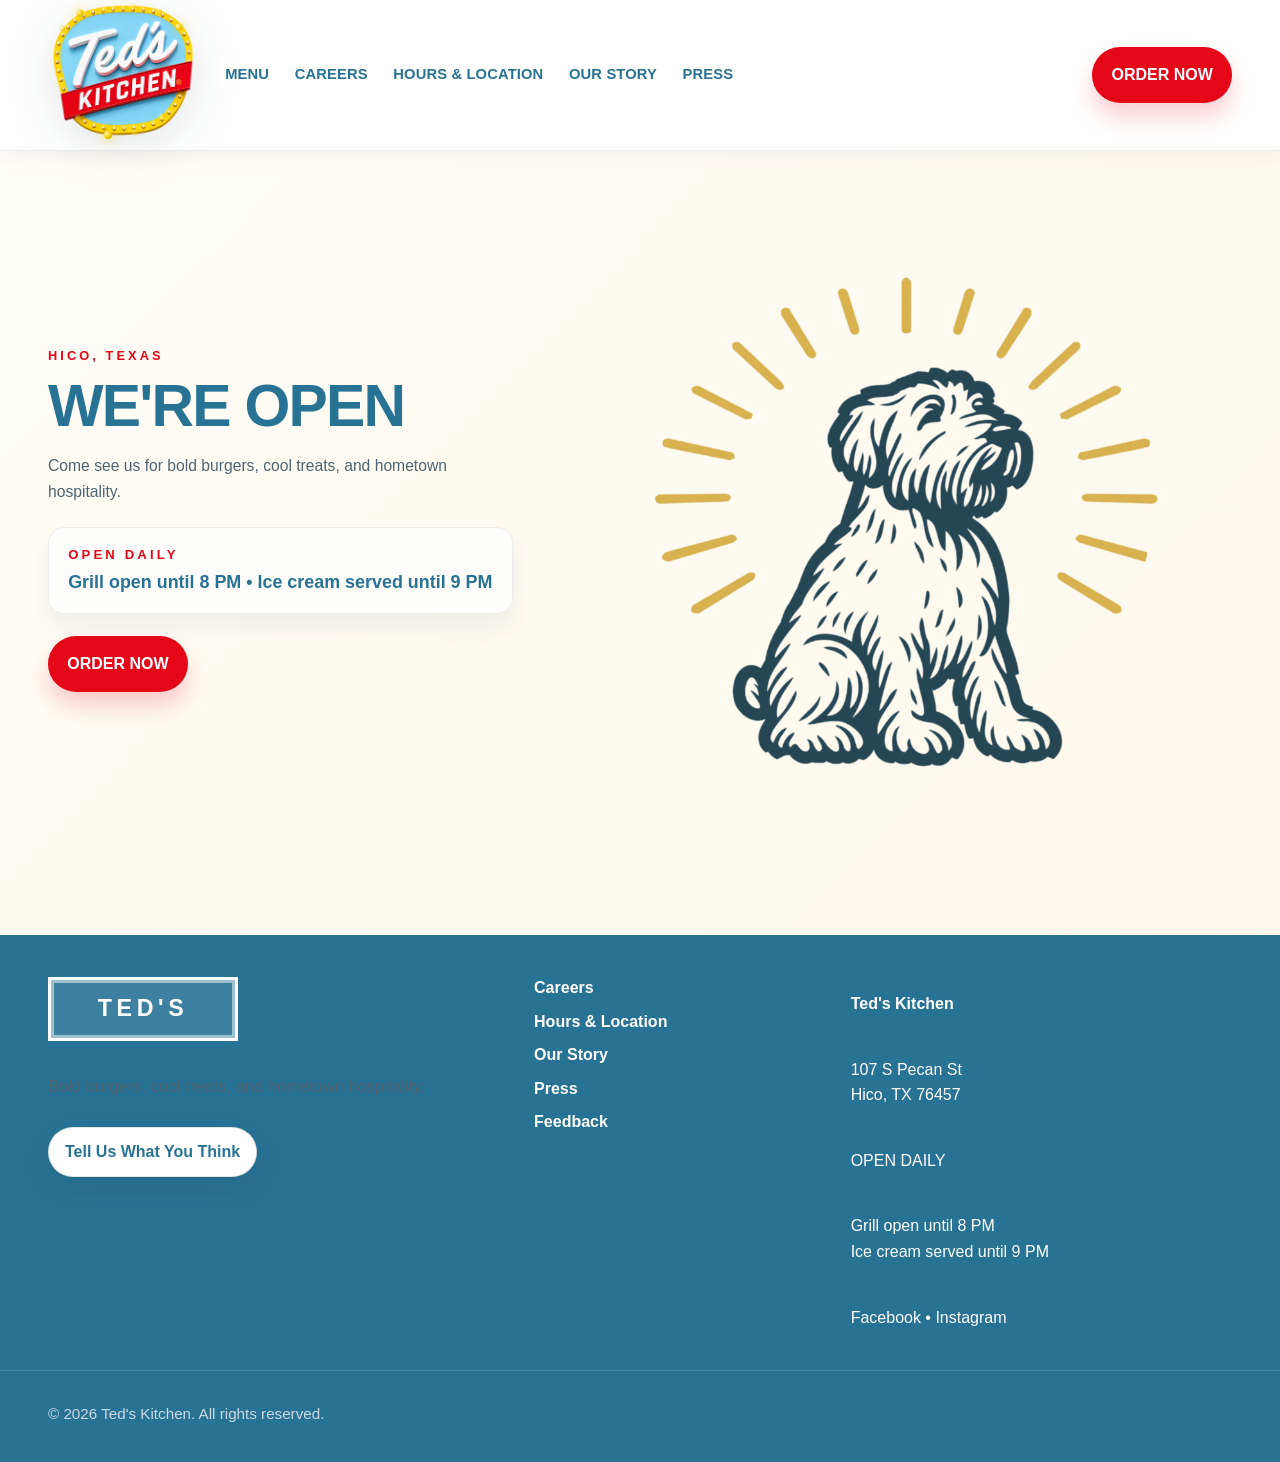
==== index.html @ 329b78cc "Update grill and ice cream hours" ====
<!DOCTYPE html>
<html lang="en">
  <head>
    <meta charset="UTF-8" />
    <meta name="viewport" content="width=device-width, initial-scale=1.0" />
    <meta
      name="description"
      content="Ted's is a smash burger restaurant in Hico, Texas serving burgers, fries, ice cream, and hometown hospitality."
    />
    <title>Ted's | Smash Burgers & Ice Cream</title>
    <link rel="icon" type="image/png" href="images/favicon.png" />
    <link rel="stylesheet" href="style.css" />
  </head>
  <body>
    <header class="site-header">
      <div class="nav-shell">
        <div class="nav-left">
          <a class="brand" href="./" aria-label="Ted's home">
            <div class="brand-sign" aria-hidden="true">
              <img class="brand-sign-image" src="images/teds-sign.png" alt="" />
              <div class="brand-bulb-layer"></div>
            </div>
          </a>

          <nav id="site-nav" class="site-nav" aria-label="Primary navigation">
            <a href="#" onclick="event.preventDefault();">MENU</a>
            <a href="careers/">CAREERS</a>
            <a href="hours-location/">HOURS &amp; LOCATION</a>
            <a href="our-story/">OUR STORY</a>
            <a href="press/">PRESS</a>
          </nav>
        </div>

        <div class="nav-actions">
          <button class="nav-toggle" type="button" aria-expanded="false" aria-controls="site-nav">
            <span></span>
            <span></span>
            <span></span>
            <span class="sr-only">Toggle navigation</span>
          </button>
          <a class="button button-order" href="https://gotab.io/loc/teds" target="_blank" rel="noopener noreferrer">ORDER NOW</a>
        </div>
      </div>
    </header>

    <main>
      <section id="apply" class="hero">
        <div class="container hero-grid">
          <div class="hero-copy">
            <p class="eyebrow">Hico, Texas</p>
            <h1>WE'RE OPEN</h1>
            <p class="hero-text hero-subtext">Come see us for bold burgers, cool treats, and hometown hospitality.</p>
            <div class="hero-hours" aria-label="Hours">
              <p class="hero-hours-title">OPEN DAILY</p>
              <p class="hero-hours-time">Grill open until 8 PM • Ice cream served until 9 PM</p>
            </div>
            <div class="hero-actions">
              <a class="button button-order" href="https://gotab.io/loc/teds" target="_blank" rel="noopener noreferrer">ORDER NOW</a>
            </div>
          </div>

          <div class="hero-media">
            <div class="hero-visual">
              <img src="images/Teddy.png" alt="Ted's Kitchen sign" />
            </div>
          </div>
        </div>
      </section>

    </main>

    <footer id="news" class="site-footer">
      <div class="container footer-grid">
        <div class="footer-brand">
          <div class="logo-marquee footer-logo" aria-hidden="true">
            <div class="marquee-sign">
              <span class="marquee-label">TED'S</span>
              <span class="marquee-line"></span>
            </div>
            <div class="marquee-bulbs">
              <span class="marquee-bulb"></span>
              <span class="marquee-bulb"></span>
              <span class="marquee-bulb"></span>
              <span class="marquee-bulb"></span>
              <span class="marquee-bulb"></span>
              <span class="marquee-bulb"></span>
            </div>
          </div>
          <p class="footer-copy">Bold burgers, cool treats, and hometown hospitality.</p>
          <a class="footer-feedback-link" href="feedback/">Tell Us What You Think</a>
        </div>

        <div class="footer-nav">
          <a href="careers/">Careers</a>
          <a href="hours-location/">Hours &amp; Location</a>
          <a href="our-story/">Our Story</a>
          <a href="press/">Press</a>
          <a href="feedback/">Feedback</a>
        </div>

        <div class="footer-contact">
          <p><strong>Ted's Kitchen</strong></p>
          <p>107 S Pecan St<br />Hico, TX 76457</p>
          <p>OPEN DAILY</p>
          <p>Grill open until 8 PM<br />Ice cream served until 9 PM</p>
          <p>Facebook • Instagram</p>
        </div>
      </div>

      <div class="container footer-bottom">
        <p>© <span id="year"></span> Ted's Kitchen. All rights reserved.</p>
      </div>
    </footer>

    <script src="script.js"></script>
  </body>
</html>
---- style.css ----
:root {
  color-scheme: light;
  --sky: #87D6F6;
  --blue: #287294;
  --yellow: #FBD50B;
  --red: #E50617;
  --red-dark: #9B0D0F;
  --white: #FFFFFF;
  --cream: #FFFDF8;
  --text: #163B4D;
  --muted: #4f6470;
  --border: #dceff7;
  --shadow: 0 20px 48px rgba(22, 59, 77, 0.10);
  --navy: var(--blue);
}

* {
  box-sizing: border-box;
}

html {
  scroll-behavior: smooth;
}

body {
  margin: 0;
  font-family: Inter, "Segoe UI", Arial, sans-serif;
  color: var(--text);
  background: var(--cream);
  line-height: 1.6;
}

img {
  display: block;
  max-width: 100%;
}

a {
  color: inherit;
}

.container {
  width: min(100%, 1360px);
  margin: 0 auto;
  padding: 0 48px;
}

section {
  scroll-margin-top: 6rem;
}

input,
select,
textarea,
button {
  font: inherit;
}

:focus-visible {
  outline: 3px solid var(--red);
  outline-offset: 3px;
}

.site-header {
  position: sticky;
  top: 0;
  z-index: 1000;
  background: rgba(255, 255, 255, 0.97);
  backdrop-filter: blur(12px);
  border-bottom: 1px solid rgba(22, 59, 77, 0.08);
  box-shadow: 0 6px 20px rgba(22, 59, 77, 0.05);
}

.nav-shell {
  width: 100%;
  max-width: 1360px;
  margin: 0 auto;
  display: flex;
  align-items: center;
  justify-content: space-between;
  gap: 1rem;
  min-height: 116px;
  padding: 0 48px;
}

.nav-left {
  display: flex;
  align-items: center;
  gap: 1.2rem;
  min-width: 0;
}

.nav-actions {
  display: flex;
  align-items: center;
  gap: 0.8rem;
  margin-left: auto;
}

.brand {
  display: inline-flex;
  align-items: center;
  text-decoration: none;
  flex-shrink: 0;
}

.brand-sign {
  position: relative;
  display: inline-flex;
  align-items: center;
  justify-content: center;
  width: clamp(132px, 13vw, 150px);
  max-width: 150px;
  margin-right: 0.25rem;
  transform: translateY(-2px);
}

.brand-sign-image {
  width: 100%;
  height: auto;
  display: block;
  object-fit: contain;
  filter: drop-shadow(0 10px 24px rgba(19, 35, 43, 0.12));
}

.brand-bulb-layer {
  position: absolute;
  inset: 0;
  pointer-events: none;
}

.brand-bulb {
  position: absolute;
  width: 7px;
  height: 7px;
  border-radius: 50%;
  background: radial-gradient(circle at 30% 30%, #fff9c2 0%, var(--yellow) 45%, #c59600 100%);
  opacity: 0.38;
  transform: translate(-50%, -50%);
  box-shadow: 0 0 0 0 rgba(251, 213, 11, 0.25);
  transition: opacity 0.35s ease, transform 0.35s ease, box-shadow 0.35s ease;
}

.brand-bulb.is-active {
  opacity: 1;
  transform: translate(-50%, -50%) scale(1.16);
  box-shadow: 0 0 8px rgba(251, 213, 11, 0.72), 0 0 16px rgba(251, 213, 11, 0.3);
}

.logo-marquee {
  position: relative;
  width: 190px;
  min-height: 68px;
  display: inline-flex;
  align-items: center;
  justify-content: center;
}

.marquee-sign {
  position: relative;
  z-index: 2;
  display: inline-flex;
  align-items: center;
  justify-content: center;
  width: 100%;
  min-height: 58px;
  border: 3px solid var(--blue);
  padding: 0.65rem 1rem;
  background: linear-gradient(135deg, var(--white), var(--cream));
  box-shadow: inset 0 0 0 3px rgba(255, 255, 255, 0.5);
}

.marquee-label {
  font-size: 1.45rem;
  font-weight: 800;
  letter-spacing: 0.2em;
  color: var(--blue);
}

.marquee-line {
  position: absolute;
  left: 0.7rem;
  right: 0.7rem;
  bottom: 0.55rem;
  height: 4px;
  background: var(--red);
}

.marquee-bulbs {
  position: absolute;
  inset: 0;
  pointer-events: none;
}

.marquee-bulb {
  position: absolute;
  width: 10px;
  height: 10px;
  border-radius: 50%;
  background: var(--yellow);
  opacity: 0.4;
  transition: transform 0.2s ease, opacity 0.2s ease;
}

.marquee-bulb.is-active {
  opacity: 1;
  transform: scale(1.2);
}

.marquee-bulb:nth-child(1) { top: 8px; left: 12px; }
.marquee-bulb:nth-child(2) { top: 8px; left: 36px; }
.marquee-bulb:nth-child(3) { top: 8px; left: 60px; }
.marquee-bulb:nth-child(4) { top: 8px; left: 84px; }
.marquee-bulb:nth-child(5) { top: 8px; left: 108px; }
.marquee-bulb:nth-child(6) { top: 8px; left: 132px; }
.marquee-bulb:nth-child(7) { top: 8px; left: 156px; }
.marquee-bulb:nth-child(8) { top: 28px; left: 12px; }
.marquee-bulb:nth-child(9) { top: 28px; left: 36px; }
.marquee-bulb:nth-child(10) { top: 28px; left: 60px; }
.marquee-bulb:nth-child(11) { top: 28px; left: 84px; }
.marquee-bulb:nth-child(12) { top: 28px; left: 108px; }

.site-nav {
  display: flex;
  align-items: center;
  gap: 1.1rem;
  font-size: 0.92rem;
  font-weight: 800;
  text-transform: uppercase;
  letter-spacing: 0.01em;
}

.site-nav a {
  position: relative;
  text-decoration: none;
  color: var(--blue);
  transition: color 0.2s ease, transform 0.2s ease;
  padding: 0.3rem 0.25rem;
}

.site-nav a::after {
  content: "";
  position: absolute;
  left: 0.25rem;
  right: 0.25rem;
  bottom: -0.1rem;
  height: 2px;
  background: var(--yellow);
  transform: scaleX(0);
  transform-origin: left;
  transition: transform 0.2s ease;
}

.site-nav a:hover,
.site-nav a:focus-visible {
  color: var(--red);
  transform: translateY(-1px);
}

.site-nav a:hover::after,
.site-nav a:focus-visible::after {
  transform: scaleX(1);
}

.nav-toggle {
  display: none;
  border: 0;
  background: transparent;
  padding: 0.25rem;
  cursor: pointer;
}

.nav-toggle span {
  display: block;
  width: 24px;
  height: 2px;
  background: var(--navy);
  margin: 5px 0;
}

.sr-only {
  position: absolute;
  width: 1px;
  height: 1px;
  padding: 0;
  margin: -1px;
  overflow: hidden;
  clip: rect(0, 0, 0, 0);
  border: 0;
}

.button {
  display: inline-flex;
  align-items: center;
  justify-content: center;
  border-radius: 999px;
  padding: 0.95rem 1.5rem;
  font-weight: 800;
  text-decoration: none;
  transition: transform 0.2s ease, box-shadow 0.2s ease, background 0.2s ease;
}

.button:hover,
.button:focus-visible {
  transform: translateY(-2px);
  box-shadow: 0 10px 24px rgba(22, 59, 77, 0.12);
}

.button-primary {
  background: var(--red);
  color: var(--white);
}

.button-primary:hover,
.button-primary:focus-visible {
  background: var(--red-dark);
}

.button-secondary {
  background: var(--white);
  color: var(--blue);
  border: 1px solid var(--blue);
}

.button-order {
  background: var(--red);
  color: var(--white);
  padding-inline: 1.2rem;
  box-shadow: 0 14px 24px rgba(229, 6, 23, 0.2);
}

.button-order:hover,
.button-order:focus-visible {
  background: var(--red-dark);
}

.hero {
  padding: 0 0 3rem;
  background: linear-gradient(135deg, var(--cream) 0%, #fef8eb 100%);
  min-height: calc(100vh - 116px);
  display: flex;
  align-items: center;
}

.hero-grid,
.promo-grid,
.story-grid,
.visit-grid {
  display: grid;
  gap: 2rem;
  align-items: center;
}

.hero-grid {
  grid-template-columns: minmax(0, 0.44fr) minmax(0, 0.56fr);
  min-height: clamp(560px, 64vh, 660px);
  gap: clamp(2rem, 3vw, 3.5rem);
  width: 100%;
}

.eyebrow {
  margin: 0 0 0.7rem;
  font-size: 0.8rem;
  font-weight: 800;
  letter-spacing: 0.24em;
  text-transform: uppercase;
  color: var(--red);
}

.hero-copy {
  max-width: 500px;
  padding-right: 1rem;
  display: flex;
  flex-direction: column;
  align-items: flex-start;
  justify-content: center;
}

.hero h1,
.promo-copy h2,
.section-heading h2,
.story-section h2,
.visit-card h2 {
  margin: 0 0 1rem;
  font-size: clamp(2.5rem, 4.6vw, 4.2rem);
  line-height: 0.95;
  color: var(--blue);
  letter-spacing: -0.03em;
  font-weight: 900;
}

.hero-text,
.promo-copy p,
.story-section p,
.visit-card p,
.card-content p,
.footer-copy {
  color: var(--muted);
  font-size: 1.03rem;
}

.footer-feedback-link {
  display: inline-flex;
  align-items: center;
  margin-top: 0.7rem;
  padding: 0.7rem 1rem;
  border-radius: 999px;
  background: var(--white);
  border: 1px solid rgba(22, 59, 77, 0.12);
  color: var(--blue);
  font-weight: 800;
  text-decoration: none;
  box-shadow: 0 10px 24px rgba(22, 59, 77, 0.12);
  transition: transform 0.2s ease, box-shadow 0.2s ease, background 0.2s ease, color 0.2s ease;
}

.footer-feedback-link:hover,
.footer-feedback-link:focus-visible {
  transform: translateY(-2px);
  background: var(--yellow);
  color: var(--blue);
  box-shadow: 0 14px 28px rgba(22, 59, 77, 0.18);
}

.hero-subtext {
  margin: 0.25rem 0 1.2rem;
  font-size: 0.98rem;
  line-height: 1.6;
  max-width: 28rem;
}

.hero-hours {
  display: inline-flex;
  flex-direction: column;
  gap: 0.2rem;
  margin: 0.25rem 0 1.4rem;
  padding: 1rem 1.2rem;
  background: rgba(255, 255, 255, 0.72);
  border: 1px solid rgba(22, 59, 77, 0.08);
  border-radius: 1rem;
  box-shadow: 0 12px 24px rgba(22, 59, 77, 0.08);
}

.hero-hours-title {
  margin: 0;
  font-size: 0.82rem;
  font-weight: 800;
  letter-spacing: 0.24em;
  text-transform: uppercase;
  color: var(--red);
}

.hero-hours-time {
  margin: 0;
  font-size: 1.12rem;
  font-weight: 800;
  color: var(--blue);
}

.hero-actions {
  display: flex;
  flex-wrap: wrap;
  gap: 0.8rem;
}

.hours-list {
  display: grid;
  gap: 0.6rem;
  margin-top: 1rem;
  max-width: 360px;
  padding: 1rem 1.1rem;
  background: rgba(255, 255, 255, 0.65);
  border: 1px solid rgba(22, 59, 77, 0.08);
  border-radius: 1rem;
}

.hours-row {
  display: flex;
  align-items: center;
  justify-content: space-between;
  gap: 1rem;
  color: var(--blue);
  font-weight: 700;
}

.hours-row span {
  text-transform: uppercase;
  letter-spacing: 0.04em;
  font-size: 0.85rem;
}

.press-page {
  min-height: auto;
  padding: 3rem 0 4rem;
}

.press-intro {
  max-width: 760px;
  margin-bottom: 2rem;
}

.press-grid {
  display: grid;
  grid-template-columns: repeat(2, minmax(0, 1fr));
  gap: 1.25rem;
}

.press-card {
  background: var(--white);
  border: 1px solid rgba(22, 59, 77, 0.08);
  border-radius: 1.25rem;
  padding: 1.35rem;
  box-shadow: var(--shadow);
  display: flex;
  flex-direction: column;
  gap: 0.8rem;
}

.press-card h2 {
  margin: 0;
  font-size: 1.2rem;
  line-height: 1.25;
  color: var(--blue);
}

.press-card p {
  margin: 0;
  color: var(--muted);
}

.press-card-top {
  display: flex;
  justify-content: space-between;
  gap: 0.75rem;
  align-items: center;
  flex-wrap: wrap;
}

.press-publication {
  font-size: 0.8rem;
  font-weight: 800;
  letter-spacing: 0.2em;
  text-transform: uppercase;
  color: var(--red);
}

.press-date {
  font-size: 0.85rem;
  font-weight: 700;
  color: var(--blue);
}

.featured-press-card {
  grid-column: span 2;
}

.hero-media,
.promo-media,
.visit-visual {
  position: relative;
}

.promo-media img,
.visit-visual img,
.category-card img {
  overflow: hidden;
  box-shadow: var(--shadow);
}

.hero-visual {
  position: relative;
  width: 100%;
  min-height: clamp(340px, 43vw, 560px);
  background: transparent;
  border: none;
  border-radius: 0;
  overflow: visible;
  display: flex;
  align-items: center;
  justify-content: center;
  padding: 0;
  box-shadow: none;
}

.hero-visual img {
  width: auto;
  max-width: 100%;
  max-height: 100%;
  height: auto;
  object-fit: contain;
  object-position: center;
  border-radius: 0;
  filter: none;
}

.promo-section {
  padding: 1rem 0 3rem;
}

.promo-grid {
  grid-template-columns: 0.95fr 1.05fr;
  background: linear-gradient(135deg, var(--sky) 0%, #dff8ff 100%);
  border-radius: 1.5rem;
  padding: 1.25rem;
  box-shadow: var(--shadow);
  border: 1px solid rgba(22, 59, 77, 0.08);
}

.promo-media img {
  width: 100%;
  min-height: 320px;
  object-fit: cover;
  border-radius: 1.15rem;
}

.preview-section {
  padding: 0.5rem 0 3.75rem;
}

.section-heading {
  text-align: center;
  margin-bottom: 2rem;
}

.card-grid {
  display: grid;
  grid-template-columns: repeat(3, minmax(0, 1fr));
  gap: 1.35rem;
}

.category-card {
  background: var(--white);
  border-radius: 1.25rem;
  overflow: hidden;
  box-shadow: var(--shadow);
  border: 1px solid rgba(22, 59, 77, 0.08);
}

.category-card img {
  width: 100%;
  height: 270px;
  object-fit: cover;
  border-radius: 0;
}

.card-content {
  padding: 1.15rem 1.2rem 1.35rem;
}

.card-content h3 {
  margin: 0 0 0.35rem;
  color: var(--navy);
  font-size: 1.2rem;
}

.center-actions {
  display: flex;
  justify-content: center;
  margin-top: 1.5rem;
}

.story-section {
  padding: 1rem 0 3rem;
}

.story-grid {
  grid-template-columns: 0.9fr 1.1fr;
  background: var(--white);
  border: 1px solid rgba(22, 59, 77, 0.08);
  border-radius: 1.5rem;
  padding: 2rem;
  box-shadow: var(--shadow);
}

.visit-section {
  padding: 0 0 3.5rem;
}

.visit-grid {
  grid-template-columns: 0.9fr 1.1fr;
  background: linear-gradient(135deg, var(--cream), #fef8e8);
  border-radius: 1.5rem;
  padding: 2rem;
  box-shadow: var(--shadow);
}

.visit-card address {
  font-style: normal;
  margin-bottom: 1rem;
  color: var(--navy);
  font-size: 1rem;
}

.hours {
  font-weight: 700;
  color: var(--navy);
  margin-bottom: 1rem;
}

.visit-visual img {
  width: 100%;
  min-height: 320px;
  object-fit: cover;
}

.feedback-page {
  padding: 2rem 0 3.75rem;
}

.feedback-shell {
  display: grid;
  grid-template-columns: minmax(0, 0.95fr) minmax(0, 1.05fr);
  gap: 2rem;
  align-items: start;
}

.feedback-intro {
  max-width: 580px;
}

.feedback-intro h1 {
  margin: 0 0 1rem;
  font-size: clamp(2.1rem, 4vw, 3rem);
  line-height: 0.95;
  color: var(--blue);
  letter-spacing: -0.03em;
  font-weight: 900;
}

.feedback-note {
  margin-top: 0.75rem;
  color: var(--muted);
  font-size: 1rem;
}

.feedback-form,
.form-success {
  background: var(--white);
  border: 1px solid rgba(22, 59, 77, 0.08);
  border-radius: 1.5rem;
  padding: 1.5rem;
  box-shadow: var(--shadow);
}

.form-row {
  display: flex;
  flex-direction: column;
  gap: 0.45rem;
  margin-bottom: 1rem;
}

.form-row label,
.form-row legend {
  font-weight: 700;
  color: var(--blue);
}

.form-row input,
.form-row select,
.form-row textarea {
  width: 100%;
  border: 1px solid var(--border);
  border-radius: 0.95rem;
  padding: 0.8rem 0.95rem;
  background: var(--cream);
  color: var(--text);
}

.form-row textarea {
  min-height: 8rem;
  resize: vertical;
}

.form-row input:focus,
.form-row select:focus,
.form-row textarea:focus {
  border-color: var(--blue);
  box-shadow: 0 0 0 3px rgba(40, 114, 148, 0.12);
}

.form-row input[aria-invalid="true"],
.form-row select[aria-invalid="true"],
.form-row textarea[aria-invalid="true"] {
  border-color: var(--red);
}

.rating-fieldset {
  border: 0;
  margin: 0;
  padding: 0;
}

.star-rating {
  display: flex;
  gap: 0.35rem;
  align-items: center;
  margin-top: 0.3rem;
}

.star-control {
  font-size: 2rem;
  line-height: 1;
  color: #d8d8d8;
  cursor: pointer;
  transition: color 0.2s ease, transform 0.15s ease;
}

.star-control:hover,
.star-control:focus-visible,
.star-rating input:focus-visible + .star-control,
.star-rating input:checked + .star-control,
.star-control.is-selected {
  color: var(--yellow);
  transform: translateY(-2px);
}

.choice-group {
  display: flex;
  flex-wrap: wrap;
  gap: 0.75rem;
  margin-top: 0.2rem;
}

.choice-pill {
  display: inline-flex;
  align-items: center;
  gap: 0.5rem;
  padding: 0.7rem 0.95rem;
  border-radius: 999px;
  background: var(--cream);
  border: 1px solid var(--border);
  font-weight: 700;
  color: var(--blue);
}

.choice-pill input {
  width: auto;
  margin: 0;
}

.contact-fields {
  display: grid;
  gap: 0.5rem;
  margin-top: 0.25rem;
}

.form-actions {
  display: flex;
  flex-wrap: wrap;
  align-items: center;
  gap: 1rem;
  margin-top: 1.25rem;
}

.form-status {
  margin: 0;
  color: var(--muted);
  font-weight: 600;
}

.form-status.is-error {
  color: var(--red);
}

.form-status.is-success {
  color: var(--blue);
}

.field-error {
  min-height: 1.2rem;
  margin: 0;
  color: var(--red);
  font-size: 0.9rem;
}

.form-success {
  display: none;
  text-align: center;
  background: linear-gradient(135deg, var(--cream), #fef3cc);
}

.form-success.is-visible {
  display: block;
}

.form-success h2 {
  margin: 0 0 0.75rem;
  font-size: clamp(1.5rem, 3vw, 2.2rem);
  color: var(--blue);
}

.form-success p {
  color: var(--muted);
  margin: 0;
}

.site-footer {
  background: var(--blue);
  color: #fff;
  padding: 2.5rem 0 1.25rem;
}

.footer-grid {
  display: grid;
  grid-template-columns: 1.1fr 0.7fr 0.9fr;
  gap: 1.25rem;
  align-items: start;
}

.footer-logo {
  margin-bottom: 0.85rem;
}

.footer-logo .marquee-bulbs {
  display: none;
}

.footer-logo .marquee-sign {
  border-color: #fff;
  background: rgba(255, 255, 255, 0.1);
}

.footer-logo .marquee-label {
  color: #fff;
}

.footer-logo .marquee-line {
  background: var(--mustard);
}

.footer-nav,
.footer-contact {
  display: flex;
  flex-direction: column;
  gap: 0.5rem;
}

.footer-nav a {
  color: #fff;
  text-decoration: none;
  font-weight: 600;
}

.footer-bottom {
  margin-top: 1.5rem;
  padding-top: 1rem;
  border-top: 1px solid rgba(255, 255, 255, 0.15);
  color: rgba(255, 255, 255, 0.75);
  font-size: 0.95rem;
}

@media (max-width: 900px) {
  .container {
    padding: 0 32px;
  }

  .nav-shell {
    padding: 0 32px;
  }

  .hero-grid,
  .promo-grid,
  .story-grid,
  .visit-grid,
  .feedback-shell,
  .footer-grid {
    grid-template-columns: 1fr;
  }

  .hero-copy {
    padding-right: 0;
    max-width: none;
  }

  .card-grid {
    grid-template-columns: 1fr 1fr;
  }
}

@media (max-width: 700px) {
  .container {
    padding: 0 20px;
  }

  .nav-shell {
    position: relative;
    align-items: center;
    min-height: 96px;
    padding: 0 20px;
  }

  .nav-left {
    width: 100%;
    justify-content: space-between;
  }

  .nav-toggle {
    display: inline-block;
    justify-self: end;
  }

  .site-nav {
    position: absolute;
    top: calc(100% + 0.5rem);
    left: 20px;
    right: 20px;
    flex-direction: column;
    align-items: flex-start;
    padding: 1rem;
    background: #fff;
    border: 1px solid var(--border);
    border-radius: 1rem;
    box-shadow: 0 20px 40px rgba(19, 35, 43, 0.12);
    display: none;
    min-width: 220px;
    z-index: 10;
  }

  .site-nav.is-open {
    display: flex;
  }

  .button-order {
    margin-top: 0.3rem;
  }

  .hero {
    padding-top: 1rem;
  }

  .hero-grid {
    min-height: auto;
  }

  .hero-visual img,
  .promo-media img,
  .visit-visual img {
    min-height: 260px;
  }

  .card-grid {
    grid-template-columns: 1fr;
  }

  .brand-sign {
    width: 128px;
  }

  .brand-bulb {
    width: 6px;
    height: 6px;
  }

  .feedback-page {
    padding: 1.25rem 0 2.5rem;
  }

  .feedback-form,
  .form-success {
    padding: 1.2rem;
  }

  .form-actions {
    align-items: flex-start;
    flex-direction: column;
  }
}

@media (prefers-reduced-motion: reduce) {
  .brand-bulb {
    transition: none;
    opacity: 0.74;
  }

  .brand-bulb.is-active {
    transform: translate(-50%, -50%) scale(1);
    box-shadow: 0 0 6px rgba(255, 213, 92, 0.4);
  }
}
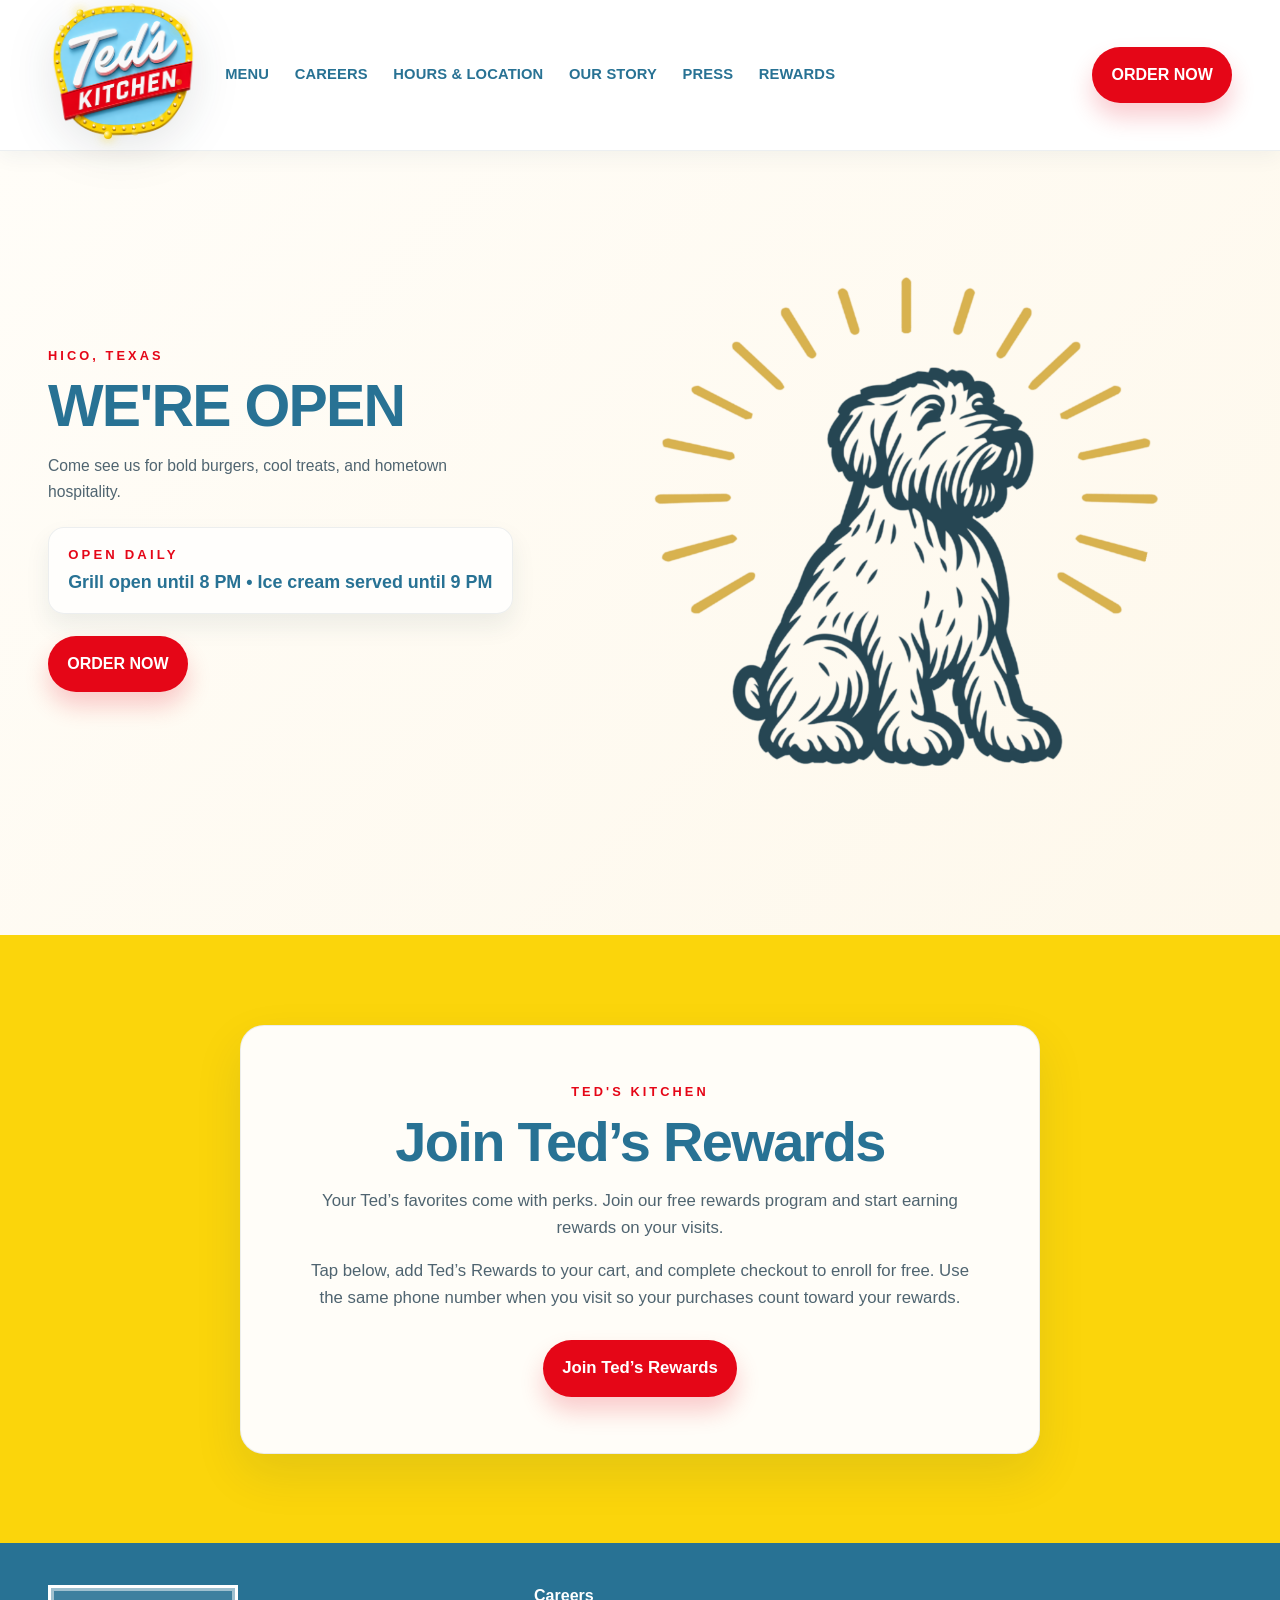
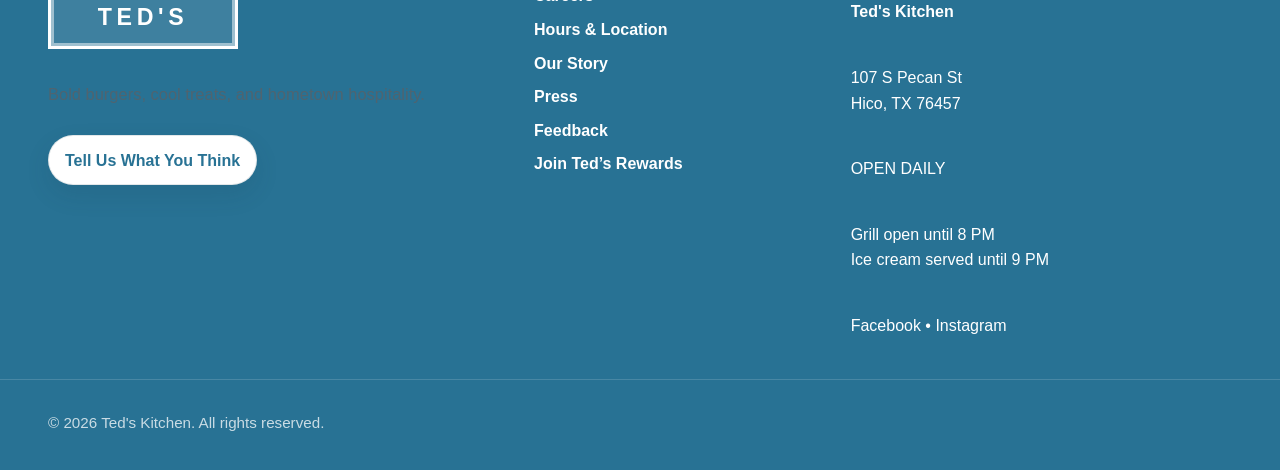
==== commit d3420515: "Add rewards signup to website Co-authored-by: Copilot <223556219+Copilot@users.noreply.github.com>" ====
--- a/index.html
+++ b/index.html
@@ -8,7 +8,7 @@
       content="Ted's is a smash burger restaurant in Hico, Texas serving burgers, fries, ice cream, and hometown hospitality."
     />
     <title>Ted's | Smash Burgers & Ice Cream</title>
-    <link rel="icon" type="image/png" href="images/favicon.png" />
+    <link rel="icon" type="image/png" href="/favicon.png" />
     <link rel="stylesheet" href="style.css" />
   </head>
   <body>
@@ -23,11 +23,12 @@
           </a>
 
           <nav id="site-nav" class="site-nav" aria-label="Primary navigation">
-            <a href="#" onclick="event.preventDefault();">MENU</a>
+            <a href="menu/">MENU</a>
             <a href="careers/">CAREERS</a>
             <a href="hours-location/">HOURS &amp; LOCATION</a>
             <a href="our-story/">OUR STORY</a>
             <a href="press/">PRESS</a>
+            <a href="#rewards">REWARDS</a>
           </nav>
         </div>
 
@@ -67,6 +68,25 @@
         </div>
       </section>
 
+      <section id="rewards" class="rewards-section">
+        <div class="container">
+          <div class="rewards-content">
+            <p class="eyebrow">Ted's Kitchen</p>
+            <h2>Join Ted’s Rewards</h2>
+            <p class="rewards-description">Your Ted’s favorites come with perks. Join our free rewards program and start earning rewards on your visits.</p>
+            <p class="rewards-instructions">Tap below, add Ted’s Rewards to your cart, and complete checkout to enroll for free. Use the same phone number when you visit so your purchases count toward your rewards.</p>
+            <a
+              class="button button-order rewards-button"
+              href="https://gotab.io/loc/teds/menu/rewards-memberships"
+              target="_blank"
+              rel="noopener noreferrer"
+            >
+              Join Ted’s Rewards
+            </a>
+          </div>
+        </div>
+      </section>
+
     </main>
 
     <footer id="news" class="site-footer">
@@ -96,6 +116,7 @@
           <a href="our-story/">Our Story</a>
           <a href="press/">Press</a>
           <a href="feedback/">Feedback</a>
+          <a href="https://gotab.io/loc/teds/menu/rewards-memberships" target="_blank" rel="noopener noreferrer">Join Ted’s Rewards</a>
         </div>
 
         <div class="footer-contact">
--- a/style.css
+++ b/style.css
@@ -334,6 +334,46 @@
   background: var(--red-dark);
 }
 
+.rewards-section {
+  padding: clamp(3rem, 7vw, 6rem) 0;
+  background: var(--yellow);
+}
+
+.rewards-content {
+  max-width: 800px;
+  margin: 0 auto;
+  padding: clamp(1.5rem, 5vw, 3.5rem);
+  text-align: center;
+  background: var(--cream);
+  border: 1px solid rgba(22, 59, 77, 0.08);
+  border-radius: 1.5rem;
+  box-shadow: var(--shadow);
+}
+
+.rewards-content h2 {
+  margin: 0 0 1rem;
+  color: var(--blue);
+  font-size: clamp(2rem, 5vw, 3.5rem);
+  line-height: 1.05;
+  letter-spacing: -0.03em;
+  font-weight: 900;
+}
+
+.rewards-description,
+.rewards-instructions {
+  max-width: 42rem;
+  margin: 0 auto 1rem;
+  color: var(--muted);
+  font-size: 1.05rem;
+}
+
+.rewards-button {
+  min-height: 3.25rem;
+  margin-top: 0.75rem;
+  font-size: 1.05rem;
+  text-align: center;
+}
+
 .hero {
   padding: 0 0 3rem;
   background: linear-gradient(135deg, var(--cream) 0%, #fef8eb 100%);
@@ -883,6 +923,265 @@
   display: block;
 }
 
+.menu-hero {
+  background: linear-gradient(135deg, var(--cream) 0%, #fef3cc 100%);
+  border-bottom: 1px solid rgba(22, 59, 77, 0.08);
+}
+
+.menu-hero-inner {
+  min-height: 430px;
+  display: grid;
+  grid-template-columns: minmax(0, 1fr) minmax(260px, 0.72fr);
+  gap: 3rem;
+  align-items: center;
+  padding-top: 3.75rem;
+  padding-bottom: 3.75rem;
+}
+
+.menu-hero-copy {
+  max-width: 660px;
+}
+
+.menu-hero h1 {
+  margin: 0 0 1rem;
+  font-size: clamp(3.2rem, 7vw, 6.25rem);
+  line-height: 0.9;
+  color: var(--blue);
+  letter-spacing: -0.04em;
+  font-weight: 900;
+}
+
+.menu-hero-text {
+  max-width: 38rem;
+  margin: 0 0 1.5rem;
+  color: var(--muted);
+  font-size: clamp(1.05rem, 1.6vw, 1.25rem);
+  line-height: 1.55;
+}
+
+.menu-hero-sign {
+  position: relative;
+  display: grid;
+  place-items: center;
+  min-height: 280px;
+  padding: 2.5rem 1.5rem;
+  border: 4px solid var(--red);
+  border-radius: 2rem;
+  background: var(--blue);
+  color: var(--white);
+  box-shadow: 12px 12px 0 var(--yellow);
+  transform: rotate(2deg);
+}
+
+.menu-hero-sign::before,
+.menu-hero-sign::after {
+  content: "";
+  position: absolute;
+  width: 14px;
+  height: 14px;
+  border-radius: 50%;
+  background: var(--yellow);
+  box-shadow: 0 0 0 4px rgba(251, 213, 11, 0.2);
+}
+
+.menu-hero-sign::before {
+  top: 1.25rem;
+  left: 1.25rem;
+}
+
+.menu-hero-sign::after {
+  right: 1.25rem;
+  bottom: 1.25rem;
+}
+
+.menu-hero-dog {
+  font-size: clamp(2.7rem, 6vw, 5.5rem);
+  line-height: 0.9;
+  font-weight: 900;
+  letter-spacing: 0.08em;
+}
+
+.menu-hero-line {
+  width: min(82%, 270px);
+  height: 7px;
+  margin-top: -1.1rem;
+  background: var(--red);
+}
+
+.menu-hero-note {
+  color: var(--yellow);
+  font-size: 0.9rem;
+  font-weight: 900;
+  letter-spacing: 0.24em;
+}
+
+.menu-content {
+  padding: 4rem 0 5rem;
+  background: var(--cream);
+}
+
+.menu-grid {
+  display: grid;
+  grid-template-columns: repeat(2, minmax(0, 1fr));
+  gap: 1.35rem;
+  align-items: start;
+}
+
+.menu-panel {
+  position: relative;
+  min-height: 100%;
+  padding: 1.65rem 1.65rem 1.8rem;
+  background: var(--white);
+  border: 2px solid var(--blue);
+  border-radius: 1.4rem;
+  box-shadow: 5px 5px 0 rgba(40, 114, 148, 0.16);
+}
+
+.menu-panel:nth-child(odd) {
+  border-color: var(--red);
+  box-shadow: 5px 5px 0 rgba(229, 6, 23, 0.12);
+}
+
+.menu-panel-featured,
+.menu-panel-sweet {
+  grid-column: 1 / -1;
+}
+
+.menu-panel-accent {
+  background: #fff7d7;
+}
+
+.menu-panel-kicker {
+  margin: 0 0 0.5rem;
+  color: var(--red);
+  font-size: 0.75rem;
+  font-weight: 900;
+  letter-spacing: 0.2em;
+  text-transform: uppercase;
+}
+
+.menu-panel h2 {
+  margin: 0 0 1.2rem;
+  color: var(--blue);
+  font-size: clamp(1.65rem, 3vw, 2.25rem);
+  line-height: 0.95;
+  letter-spacing: 0.01em;
+  font-weight: 900;
+}
+
+.menu-items {
+  display: grid;
+  grid-template-columns: repeat(2, minmax(0, 1fr));
+  gap: 1.15rem 1.6rem;
+}
+
+.menu-item {
+  padding-top: 1rem;
+  border-top: 1px solid var(--border);
+}
+
+.menu-item h3,
+.sweet-content h3 {
+  margin: 0 0 0.3rem;
+  color: var(--text);
+  font-size: 1rem;
+  line-height: 1.15;
+  font-weight: 900;
+}
+
+.menu-item p,
+.menu-panel-intro,
+.menu-panel-note,
+.sweet-content p {
+  margin: 0;
+  color: var(--muted);
+  font-size: 0.98rem;
+  line-height: 1.5;
+}
+
+.menu-option {
+  margin-top: 0.55rem !important;
+  color: var(--red) !important;
+  font-size: 0.88rem !important;
+  font-weight: 800;
+}
+
+.menu-panel-intro {
+  margin: -0.45rem 0 1rem;
+}
+
+.menu-panel-note {
+  margin: -0.45rem 0 1rem;
+  color: var(--red);
+  font-weight: 800;
+}
+
+.menu-list {
+  display: grid;
+  gap: 0.6rem;
+  margin: 0;
+  padding: 0;
+  list-style: none;
+}
+
+.menu-list li {
+  position: relative;
+  padding-left: 1.25rem;
+  color: var(--text);
+  font-size: 1rem;
+  font-weight: 700;
+}
+
+.menu-list li::before {
+  content: "";
+  position: absolute;
+  top: 0.62em;
+  left: 0;
+  width: 7px;
+  height: 7px;
+  border-radius: 50%;
+  background: var(--red);
+}
+
+.menu-list-columns {
+  grid-template-columns: repeat(2, minmax(0, 1fr));
+  column-gap: 1rem;
+}
+
+.menu-panel-small h2 {
+  font-size: clamp(1.45rem, 2.5vw, 1.95rem);
+}
+
+.sweet-content {
+  display: grid;
+  grid-template-columns: minmax(0, 0.8fr) minmax(0, 1.2fr);
+  gap: 2rem;
+  align-items: start;
+}
+
+.sweet-content .menu-list {
+  padding-top: 0.1rem;
+}
+
+.menu-bottom-cta {
+  display: flex;
+  align-items: center;
+  justify-content: center;
+  gap: 1.25rem;
+  margin-top: 2.75rem;
+  padding: 1.25rem;
+  text-align: center;
+  background: var(--yellow);
+  border-radius: 1.25rem;
+}
+
+.menu-bottom-cta p {
+  margin: 0;
+  color: var(--blue);
+  font-size: 1.15rem;
+  font-weight: 900;
+}
+
 .form-success h2 {
   margin: 0 0 0.75rem;
   font-size: clamp(1.5rem, 3vw, 2.2rem);
@@ -959,9 +1258,11 @@
   }
 
   .hero-grid,
+  .menu-hero-inner,
   .promo-grid,
   .story-grid,
   .visit-grid,
+  .press-grid,
   .feedback-shell,
   .footer-grid {
     grid-template-columns: 1fr;
@@ -974,6 +1275,14 @@
 
   .card-grid {
     grid-template-columns: 1fr 1fr;
+  }
+
+  .featured-press-card {
+    grid-column: auto;
+  }
+
+  .menu-items {
+    grid-template-columns: 1fr;
   }
 }
 
@@ -1032,6 +1341,17 @@
     min-height: auto;
   }
 
+  .menu-hero-inner {
+    min-height: auto;
+    gap: 2rem;
+    padding-top: 2.75rem;
+    padding-bottom: 2.75rem;
+  }
+
+  .menu-hero-sign {
+    min-height: 220px;
+  }
+
   .hero-visual img,
   .promo-media img,
   .visit-visual img {
@@ -1042,6 +1362,24 @@
     grid-template-columns: 1fr;
   }
 
+  .menu-grid,
+  .sweet-content {
+    grid-template-columns: 1fr;
+  }
+
+  .menu-panel-featured,
+  .menu-panel-sweet {
+    grid-column: auto;
+  }
+
+  .menu-list-columns {
+    grid-template-columns: 1fr 1fr;
+  }
+
+  .menu-bottom-cta {
+    flex-direction: column;
+  }
+
   .brand-sign {
     width: 128px;
   }
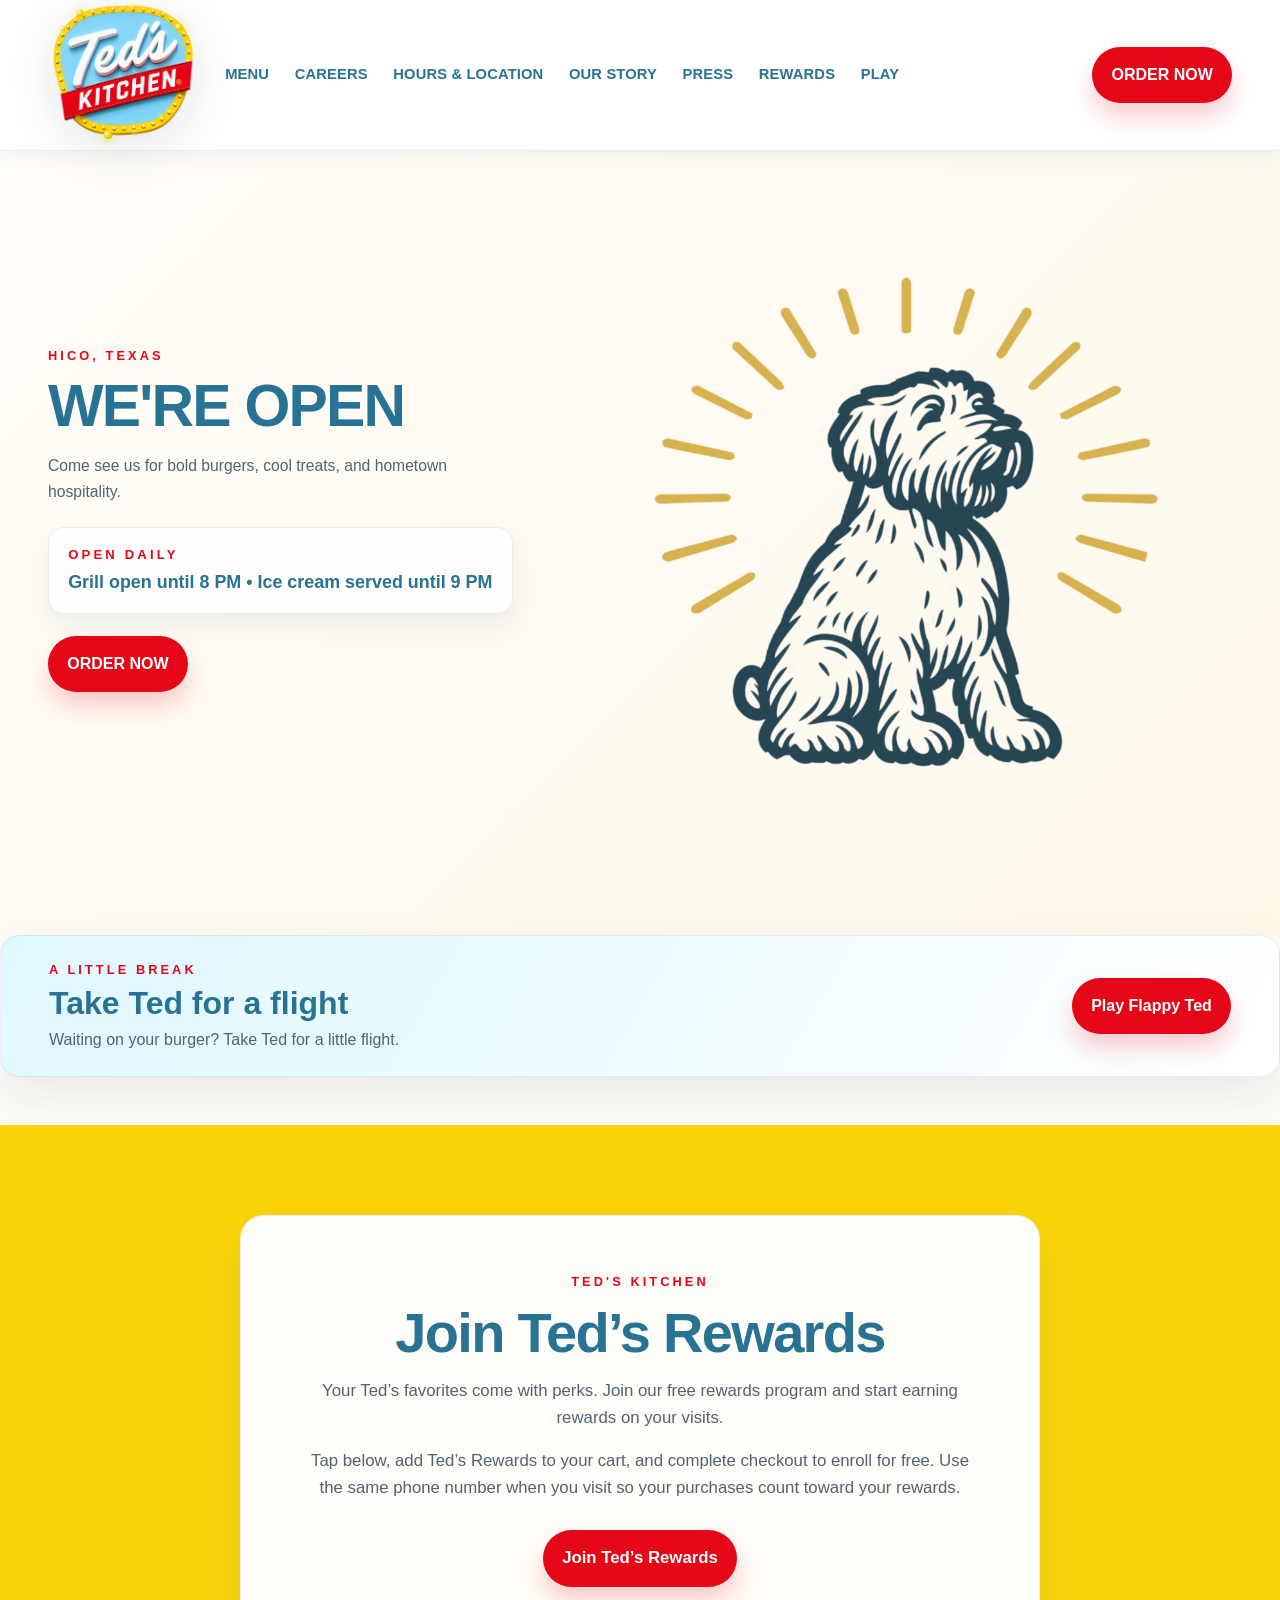
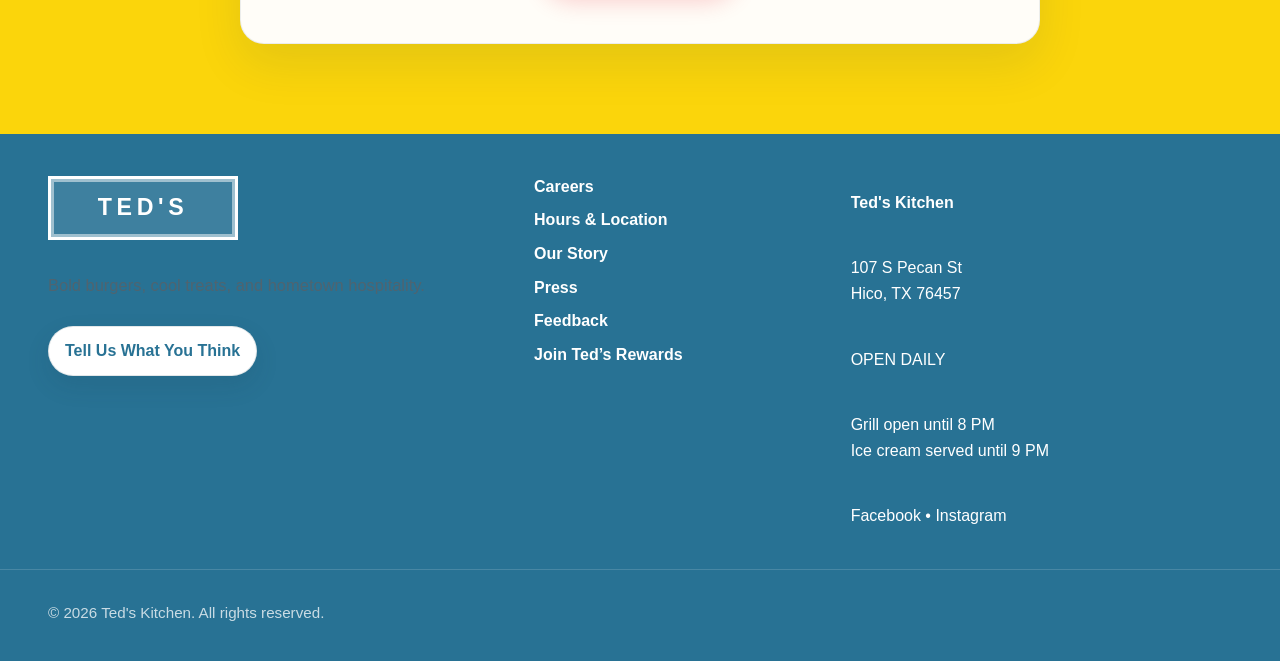
==== commit a816ed87: "Add Flappy Ted game and restore homepage mascot" ====
--- a/index.html
+++ b/index.html
@@ -29,6 +29,7 @@
             <a href="our-story/">OUR STORY</a>
             <a href="press/">PRESS</a>
             <a href="#rewards">REWARDS</a>
+            <a href="play/">PLAY</a>
           </nav>
         </div>
 
@@ -65,6 +66,17 @@
               <img src="images/Teddy.png" alt="Ted's Kitchen sign" />
             </div>
           </div>
+        </div>
+      </section>
+
+      <section class="play-promo-section" aria-labelledby="play-promo-title">
+        <div class="container play-promo">
+          <div>
+            <p class="eyebrow">A little break</p>
+            <h2 id="play-promo-title">Take Ted for a flight</h2>
+            <p>Waiting on your burger? Take Ted for a little flight.</p>
+          </div>
+          <a class="button button-order" href="play/">Play Flappy Ted</a>
         </div>
       </section>
 
--- a/style.css
+++ b/style.css
@@ -1294,12 +1294,15 @@
   .nav-shell {
     position: relative;
     align-items: center;
+    gap: 0.5rem;
     min-height: 96px;
     padding: 0 20px;
   }
 
   .nav-left {
-    width: 100%;
+    width: auto;
+    flex: 1;
+    min-width: 0;
     justify-content: space-between;
   }
 
@@ -1384,6 +1387,23 @@
     width: 128px;
   }
 
+  .nav-shell {
+    gap: 0.5rem;
+  }
+
+  .nav-actions {
+    gap: 0.45rem;
+  }
+
+  .nav-actions .button-order {
+    padding-inline: 0.65rem;
+    font-size: 0.8rem;
+  }
+
+  .brand-sign {
+    width: clamp(76px, 28vw, 100px);
+  }
+
   .brand-bulb {
     width: 6px;
     height: 6px;
@@ -1404,7 +1424,89 @@
   }
 }
 
+@media (min-width: 701px) and (max-width: 1020px) {
+  .nav-shell {
+    position: relative;
+    min-height: 96px;
+    padding: 0 32px;
+  }
+
+  .nav-left {
+    width: 100%;
+    justify-content: space-between;
+  }
+
+  .nav-toggle {
+    display: inline-block;
+  }
+
+  .site-nav {
+    position: absolute;
+    top: calc(100% + 0.5rem);
+    left: 32px;
+    right: 32px;
+    display: none;
+    flex-direction: column;
+    align-items: flex-start;
+    padding: 1rem;
+    border: 1px solid var(--border);
+    border-radius: 1rem;
+    background: #fff;
+    box-shadow: 0 20px 40px rgba(19, 35, 43, 0.12);
+    z-index: 10;
+  }
+
+  .site-nav.is-open {
+    display: flex;
+  }
+}
+
+.play-promo-section {
+  padding: 0 0 3rem;
+}
+
+.play-promo {
+  display: flex;
+  align-items: center;
+  justify-content: space-between;
+  gap: 1.5rem;
+  padding: 1.5rem clamp(1.25rem, 4vw, 3rem);
+  border: 1px solid rgba(22, 59, 77, 0.08);
+  border-radius: 1.25rem;
+  background: linear-gradient(120deg, #dff8ff, var(--white));
+  box-shadow: var(--shadow);
+}
+
+.play-promo h2 {
+  margin: 0;
+  color: var(--blue);
+  font-size: clamp(1.5rem, 3vw, 2rem);
+  line-height: 1.1;
+}
+
+.play-promo p:not(.eyebrow) {
+  margin: 0.35rem 0 0;
+  color: var(--muted);
+}
+
+.play-promo .eyebrow {
+  margin-bottom: 0.35rem;
+}
+
+@media (max-width: 700px) {
+  .play-promo {
+    align-items: flex-start;
+    flex-direction: column;
+  }
+}
+
 @media (prefers-reduced-motion: reduce) {
+  .play-promo,
+  .play-promo * {
+    scroll-behavior: auto;
+    transition: none;
+  }
+
   .brand-bulb {
     transition: none;
     opacity: 0.74;
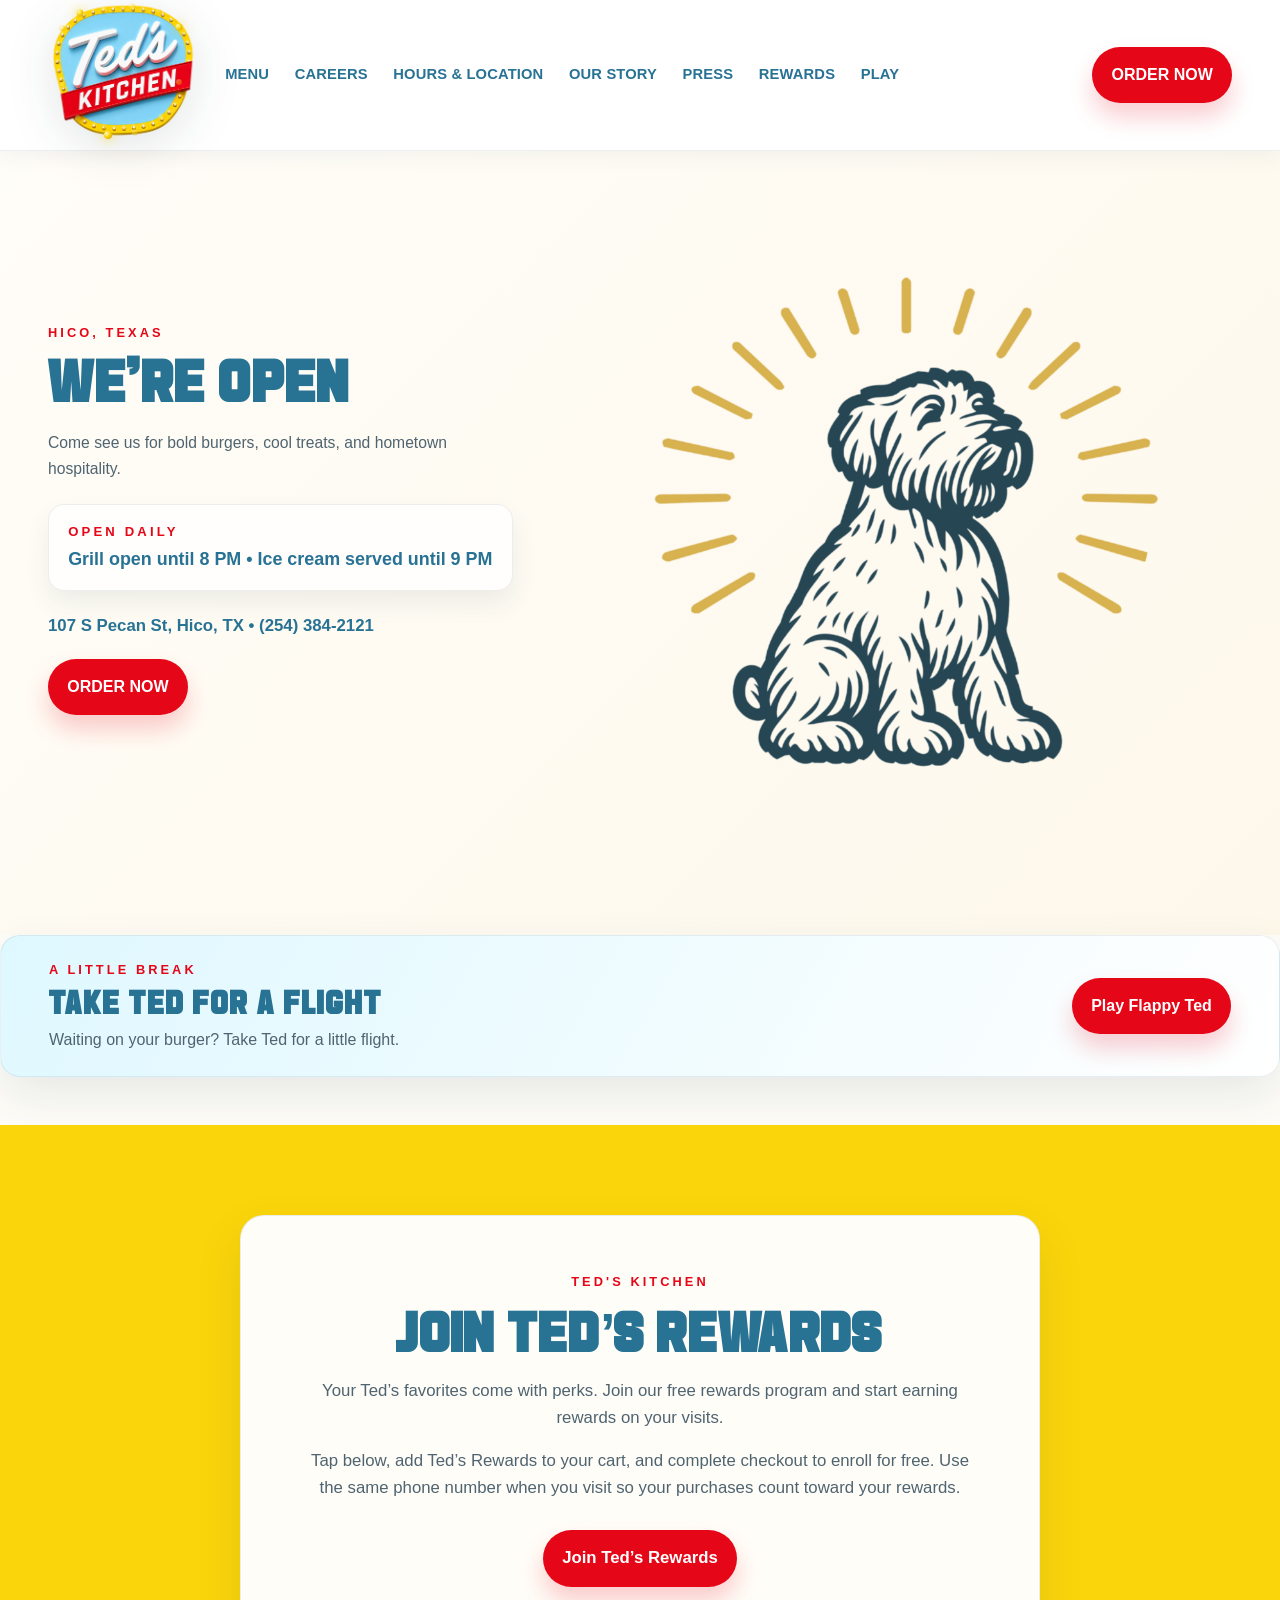
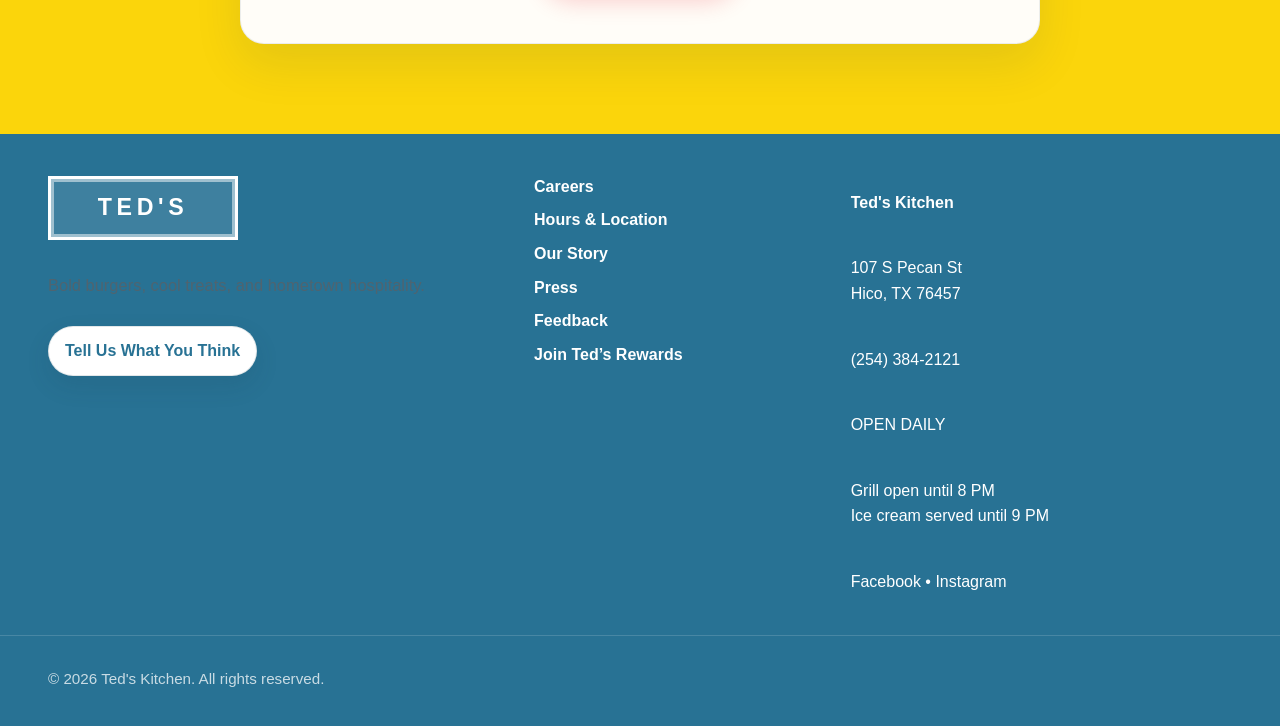
==== commit 4a0f0b78: "Show address and phone in hero and footer" ====
--- a/index.html
+++ b/index.html
@@ -56,6 +56,11 @@
               <p class="hero-hours-title">OPEN DAILY</p>
               <p class="hero-hours-time">Grill open until 8 PM • Ice cream served until 9 PM</p>
             </div>
+            <p class="hero-contact">
+              <a href="https://www.google.com/maps/search/?api=1&amp;query=Ted%27s+Kitchen%2C+107+S+Pecan+St%2C+Hico%2C+TX+76457" target="_blank" rel="noopener noreferrer">107 S Pecan St, Hico, TX</a>
+              <span aria-hidden="true"> &bull; </span>
+              <a href="tel:+12543842121">(254) 384-2121</a>
+            </p>
             <div class="hero-actions">
               <a class="button button-order" href="https://gotab.io/loc/teds" target="_blank" rel="noopener noreferrer">ORDER NOW</a>
             </div>
@@ -133,7 +138,8 @@
 
         <div class="footer-contact">
           <p><strong>Ted's Kitchen</strong></p>
-          <p>107 S Pecan St<br />Hico, TX 76457</p>
+          <p><a href="https://www.google.com/maps/search/?api=1&amp;query=Ted%27s+Kitchen%2C+107+S+Pecan+St%2C+Hico%2C+TX+76457" target="_blank" rel="noopener noreferrer">107 S Pecan St<br />Hico, TX 76457</a></p>
+          <p><a href="tel:+12543842121">(254) 384-2121</a></p>
           <p>OPEN DAILY</p>
           <p>Grill open until 8 PM<br />Ice cream served until 9 PM</p>
           <p>Facebook • Instagram</p>
--- a/style.css
+++ b/style.css
@@ -12,6 +12,18 @@
   --border: #dceff7;
   --shadow: 0 20px 48px rgba(22, 59, 77, 0.10);
   --navy: var(--blue);
+  --font-display: "Carlson Sans", Inter, "Segoe UI", Arial, sans-serif;
+}
+
+/* Carlson Sans (brand font) embedded as a data URI: the GitHub connector
+   cannot upload binary files, so the .otf is inlined here instead of a
+   separate fonts/ file. Renders identically to a linked font file. */
+@font-face {
+  font-family: "Carlson Sans";
+  src: url([data-uri]) format("opentype");
+  font-weight: 400;
+  font-style: normal;
+  font-display: swap;
 }
 
 * {
@@ -28,6 +40,12 @@
   color: var(--text);
   background: var(--cream);
   line-height: 1.6;
+}
+
+h1,
+h2,
+h3 {
+  font-family: var(--font-display);
 }
 
 img {
@@ -382,6 +400,50 @@
   align-items: center;
 }
 
+.story-page-hero {
+  min-height: auto;
+  padding: clamp(3rem, 7vw, 6rem) 0;
+}
+
+.story-page-hero .hero-grid {
+  min-height: auto;
+}
+
+.story-page-subheading {
+  max-width: 30rem;
+  margin: 0;
+  color: var(--red);
+  font-size: clamp(1.35rem, 2.4vw, 2rem);
+  font-weight: 800;
+  line-height: 1.2;
+}
+
+.story-page-content {
+  padding: clamp(2.5rem, 6vw, 5rem) 0;
+  background: var(--cream);
+}
+
+.story-page-copy {
+  max-width: 850px;
+  margin: 0 auto;
+  padding: clamp(1.5rem, 4vw, 3rem);
+  background: var(--white);
+  border: 1px solid rgba(22, 59, 77, 0.08);
+  border-radius: 1.5rem;
+  box-shadow: var(--shadow);
+}
+
+.story-page-copy p {
+  margin: 0 0 1.25rem;
+  color: var(--muted);
+  font-size: clamp(1.03rem, 1.2vw, 1.12rem);
+  line-height: 1.75;
+}
+
+.story-page-copy p:last-child {
+  margin-bottom: 0;
+}
+
 .hero-grid,
 .promo-grid,
 .story-grid,
@@ -501,6 +563,22 @@
   display: flex;
   flex-wrap: wrap;
   gap: 0.8rem;
+}
+
+.hero-contact {
+  margin: 0 0 1.2rem;
+  font-size: 1.05rem;
+  font-weight: 700;
+  color: var(--blue);
+}
+
+.hero-contact a {
+  text-decoration: none;
+}
+
+.hero-contact a:hover,
+.hero-contact a:focus-visible {
+  text-decoration: underline;
 }
 
 .hours-list {
@@ -1238,6 +1316,10 @@
   color: #fff;
   text-decoration: none;
   font-weight: 600;
+}
+
+.footer-contact a {
+  text-decoration: none;
 }
 
 .footer-bottom {
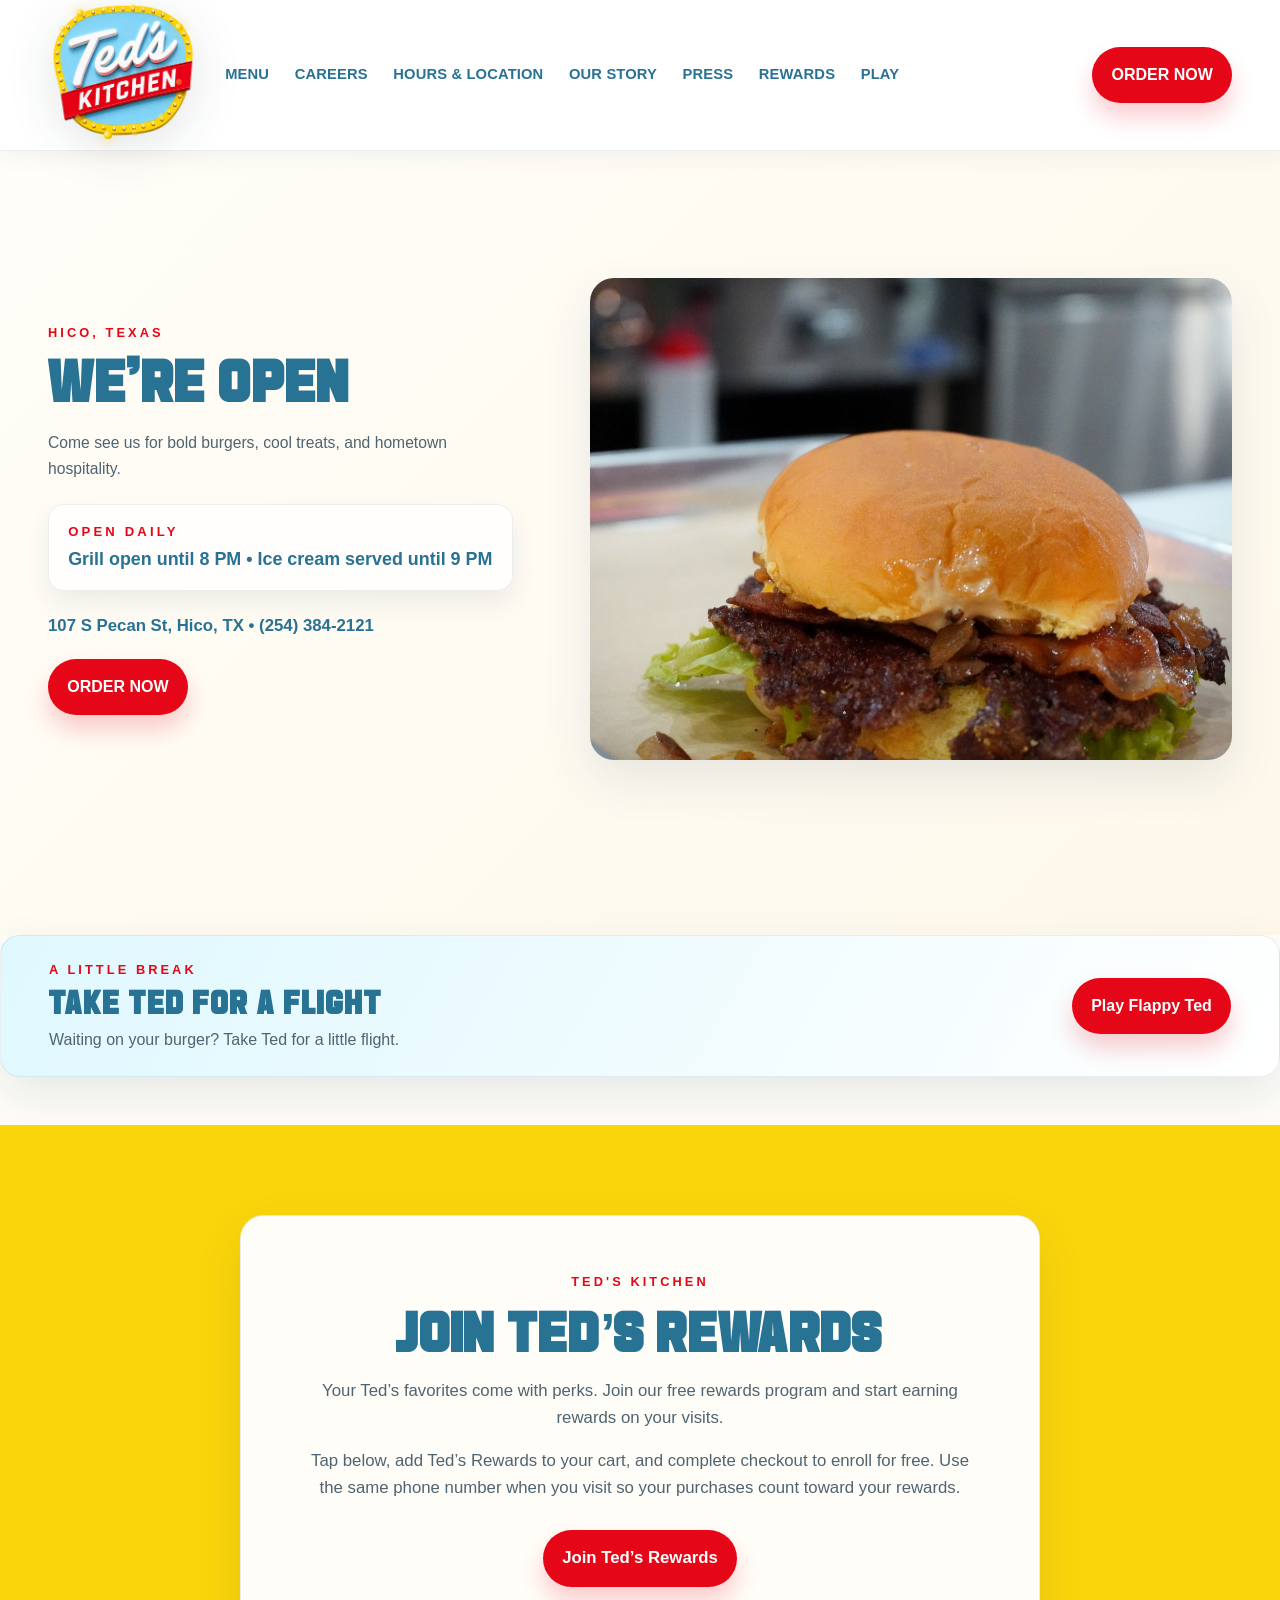
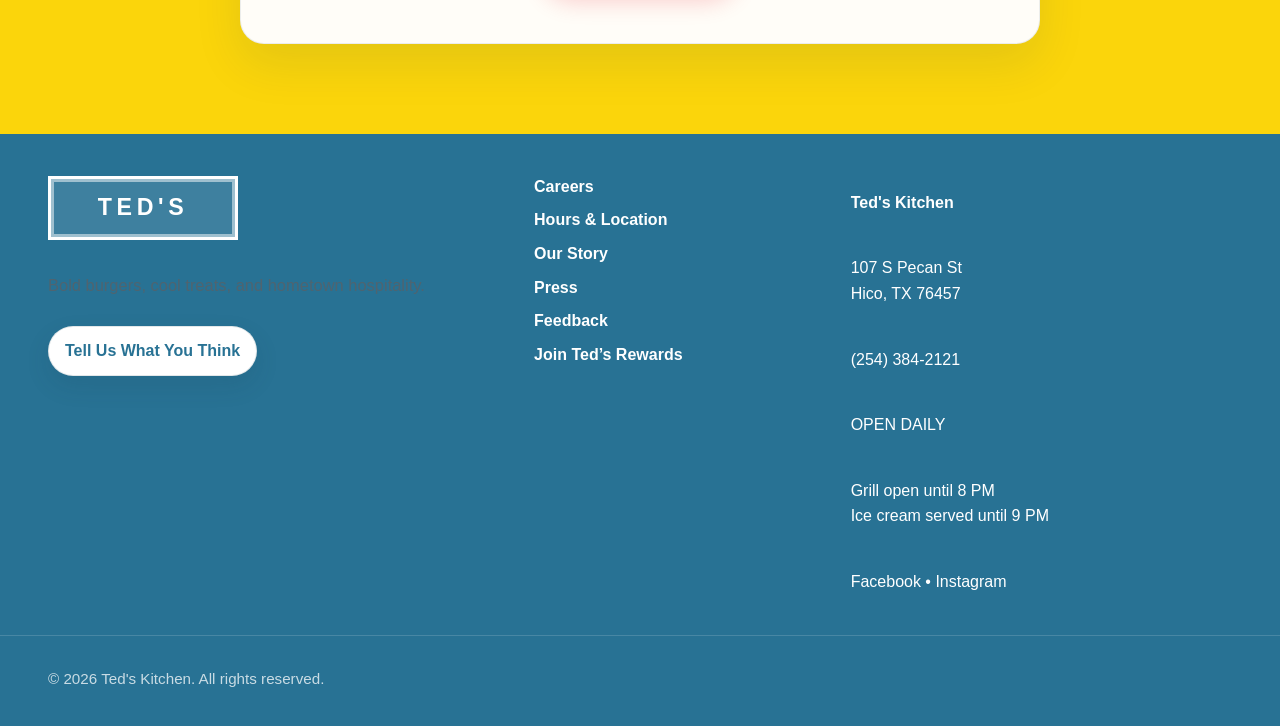
==== commit c7f735e0: "Add real food photos to home and menu pages" ====
--- a/index.html
+++ b/index.html
@@ -68,7 +68,7 @@
 
           <div class="hero-media">
             <div class="hero-visual">
-              <img src="images/Teddy.png" alt="Ted's Kitchen sign" />
+              <img class="hero-photo" src="images/smash-burger.jpg" alt="Ted's Smash Burger" />
             </div>
           </div>
         </div>
--- a/style.css
+++ b/style.css
@@ -1599,3 +1599,47 @@
     box-shadow: 0 0 6px rgba(255, 213, 92, 0.4);
   }
 }
+
+/* Real food photos (Nov 2026) */
+.hero-visual img.hero-photo {
+  width: 100%;
+  height: 100%;
+  object-fit: cover;
+  border-radius: 1.5rem;
+  box-shadow: var(--shadow);
+}
+
+.menu-item-photo {
+  display: block;
+  width: 100%;
+  aspect-ratio: 4 / 3;
+  object-fit: cover;
+  border-radius: 1rem;
+  margin-bottom: 0.85rem;
+}
+
+.menu-sides-photos {
+  display: grid;
+  grid-template-columns: repeat(auto-fit, minmax(140px, 1fr));
+  gap: 0.9rem;
+  margin-top: 1.1rem;
+}
+
+.menu-sides-photos figure {
+  margin: 0;
+}
+
+.menu-sides-photos img {
+  display: block;
+  width: 100%;
+  aspect-ratio: 4 / 3;
+  object-fit: cover;
+  border-radius: 1rem;
+}
+
+.menu-sides-photos figcaption {
+  margin-top: 0.4rem;
+  font-size: 0.92rem;
+  font-weight: 700;
+  color: var(--text);
+}
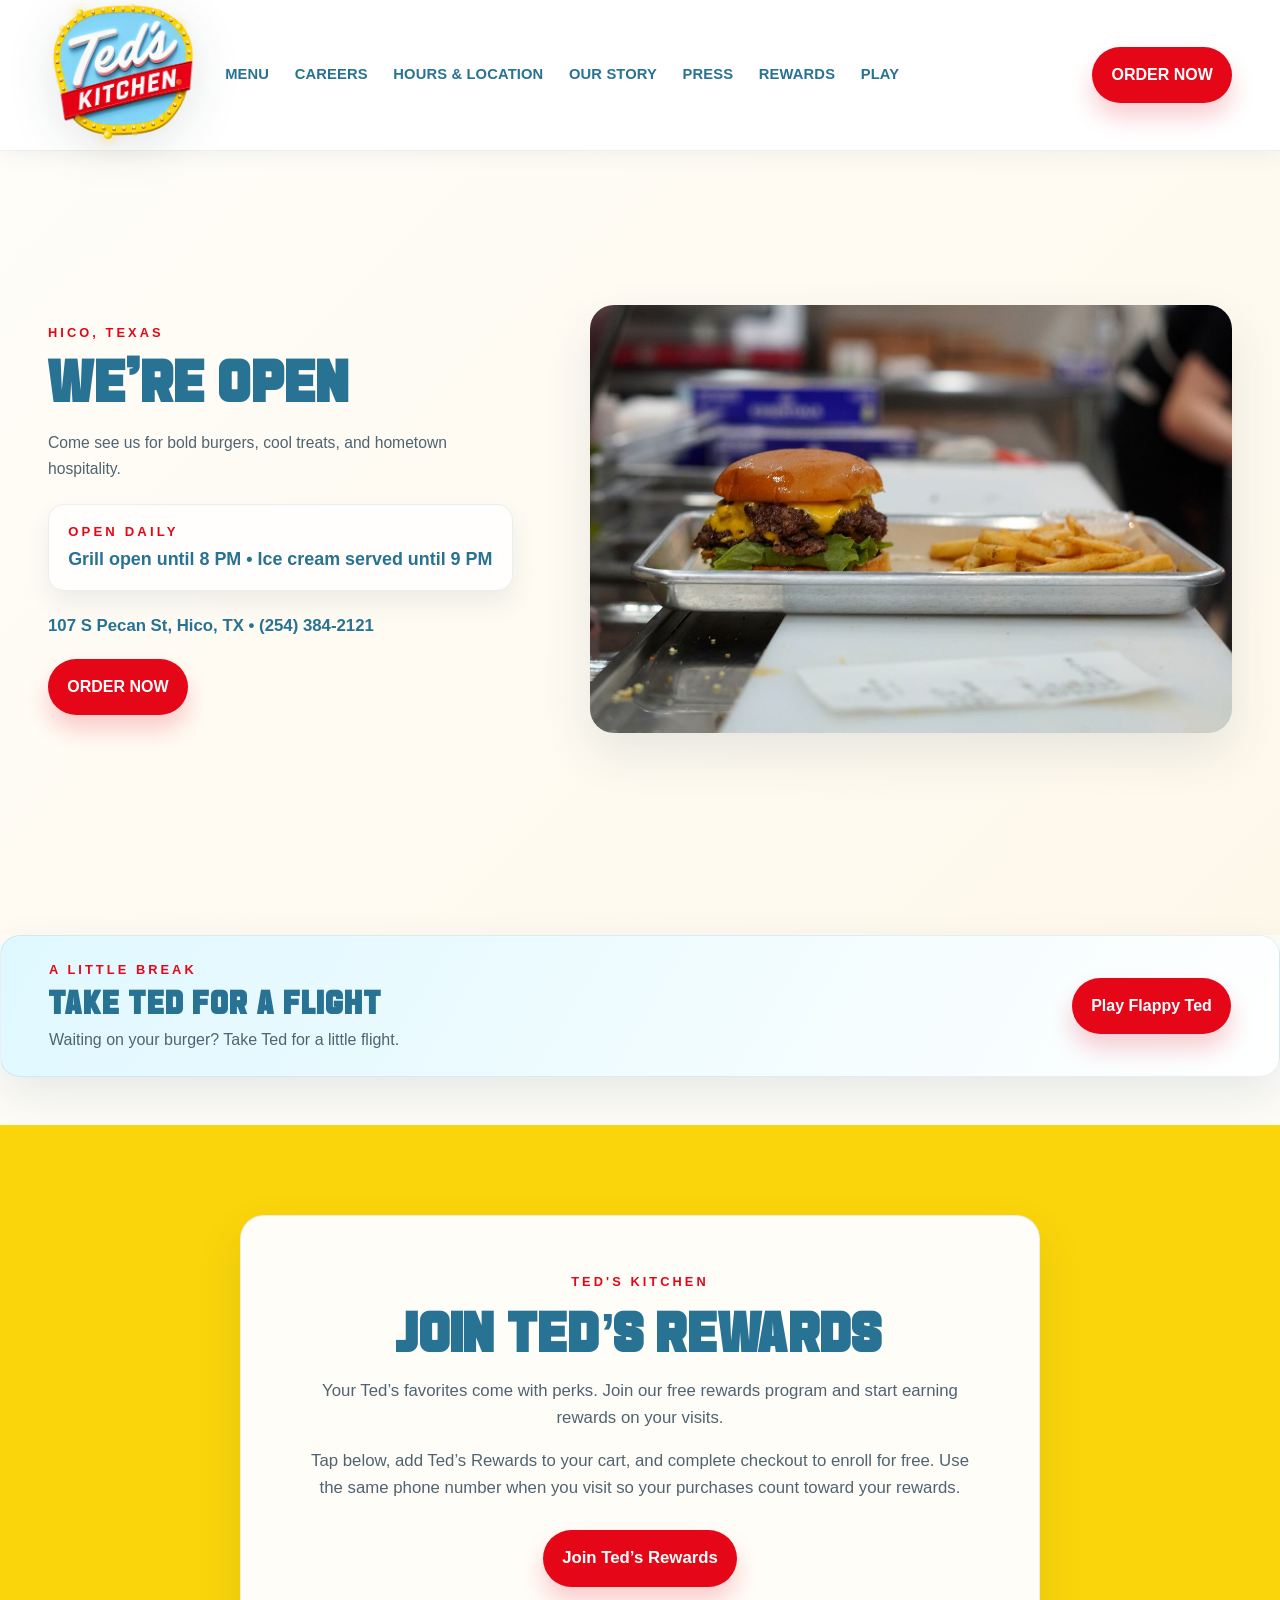
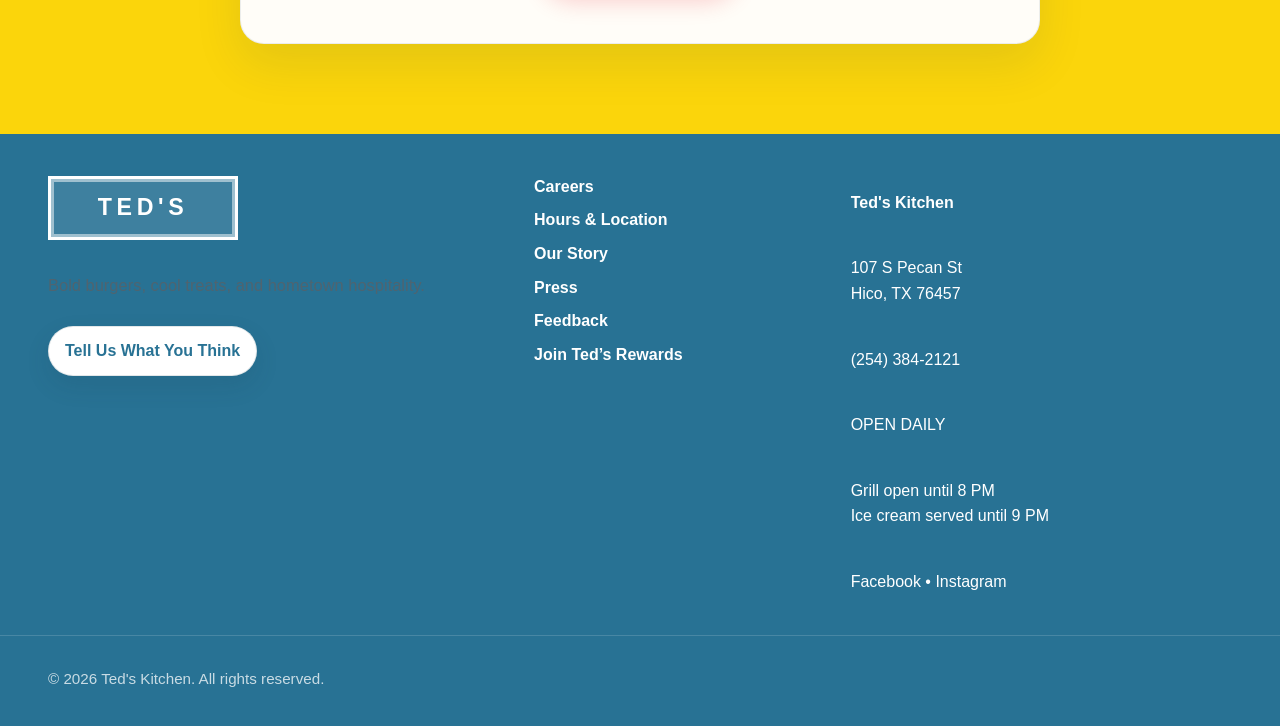
==== commit b83e6240: "Swap homepage hero to burger and fries tray photo" ====
--- a/index.html
+++ b/index.html
@@ -68,7 +68,7 @@
 
           <div class="hero-media">
             <div class="hero-visual">
-              <img class="hero-photo" src="images/smash-burger.jpg" alt="Ted's Smash Burger" />
+              <img class="hero-photo" src="images/burger-fries-tray.jpg" alt="Cheeseburger and fries on a tray" />
             </div>
           </div>
         </div>
